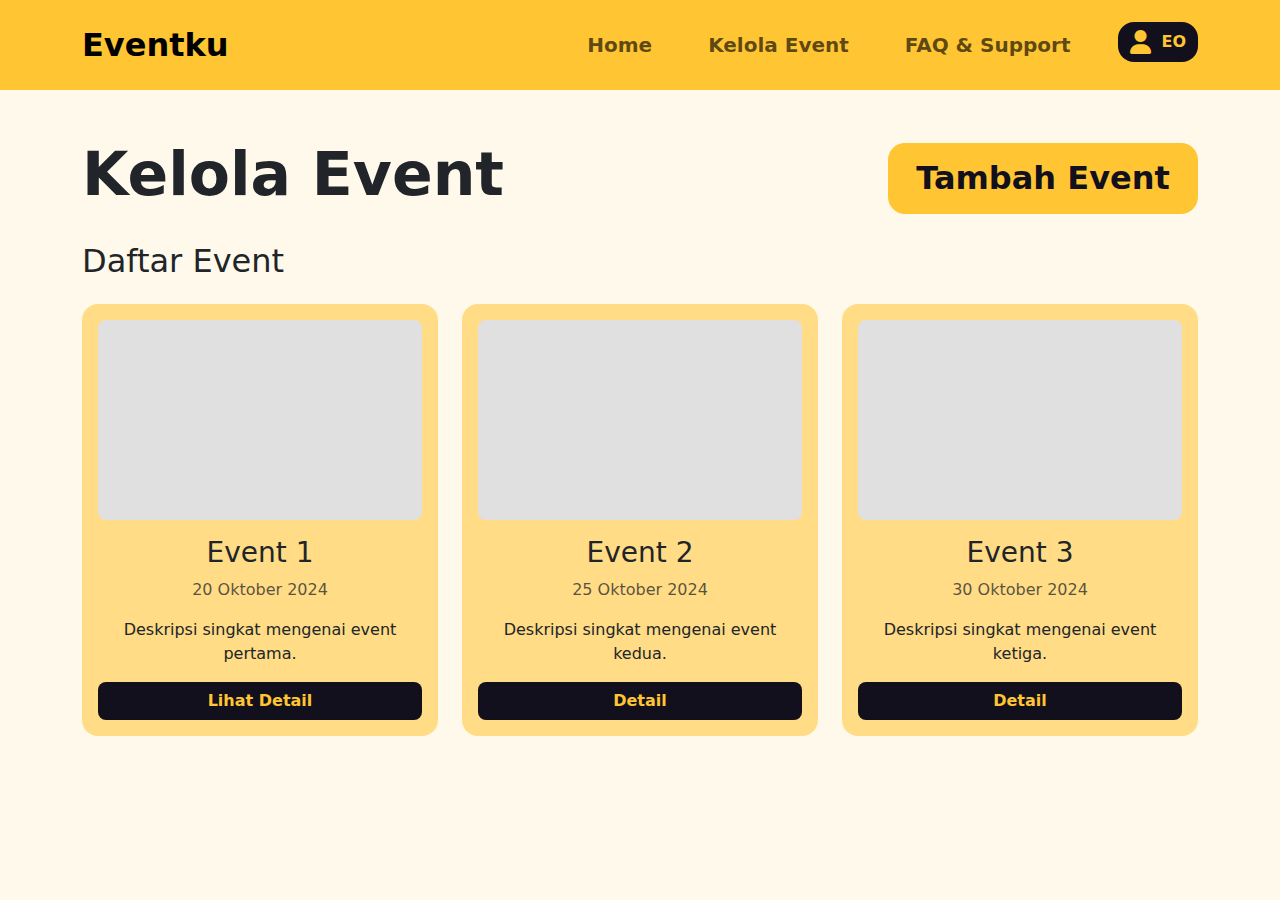
==== index.html @ ff5ebb0c "first commit" ====
<!DOCTYPE html>
<html lang="en">

<head>
    <meta charset="UTF-8">
    <meta name="viewport" content="width=device-width, initial-scale=1.0">
    <title>Eventku</title>

    <!-- Bootstrap CSS -->
    <link href="https://cdn.jsdelivr.net/npm/bootstrap@5.3.2/dist/css/bootstrap.min.css" rel="stylesheet">

    <!-- Font Awesome -->
    <link rel="stylesheet" href="https://cdnjs.cloudflare.com/ajax/libs/font-awesome/6.0.0/css/all.min.css">

    <!-- Custom CSS -->
    <link rel="stylesheet" href="styles.css">
</head>

<body>
    <!-- Navbar -->
    <nav class="navbar navbar-expand-lg">
        <div class="container">
            <a class="navbar-brand logo" href="#">Eventku</a>
            <button class="navbar-toggler" type="button" data-bs-toggle="collapse" data-bs-target="#navbarNav"
                aria-controls="navbarNav" aria-expanded="false" aria-label="Toggle navigation">
                <span class="navbar-toggler-icon"></span>
            </button>
            <div class="collapse navbar-collapse" id="navbarNav">
                <ul class="navbar-nav ms-auto">
                    <li class="nav-item">
                        <a class="nav-link" href="#">Home</a>
                    </li>
                    <li class="nav-item">
                        <a class="nav-link" href="#">Kelola Event</a>
                    </li>
                    <li class="nav-item">
                        <a class="nav-link" href="#">FAQ & Support</a>
                    </li>
                    <li class="nav-item">
                        <div class="user-box d-flex align-items-center">
                            <i class="fa-solid fa-user user-icon"></i>
                            <span>EO</span>
                        </div>
                    </li>
                </ul>
            </div>
        </div>
    </nav>

    <!-- Content -->
    <div class="container mt-5">
        <div class="d-flex justify-content-between align-items-center mb-4">
            <h1 class="kelola-title">Kelola Event</h1>
            <button class="btn tambah-event-btn">Tambah Event</button>
        </div>

        <h2 class="mb-4">Daftar Event</h2>

        <div class="row gy-4">
            <!-- Event Card 1 -->
            <div class="col-md-4">
                <div class="card event-card p-3 text-center">
                    <div class="event-image mb-3"></div>
                    <h3>Event 1</h3>
                    <p class="text-muted">20 Oktober 2024</p>
                    <p>Deskripsi singkat mengenai event pertama.</p>
                    <button class="btn detail-btn" onclick="window.location.href='DetailEvent.html'">Lihat Detail</button>

                </div>
            </div>

            <!-- Event Card 2 -->
            <div class="col-md-4">
                <div class="card event-card p-3 text-center">
                    <div class="event-image mb-3"></div>
                    <h3>Event 2</h3>
                    <p class="text-muted">25 Oktober 2024</p>
                    <p>Deskripsi singkat mengenai event kedua.</p>
                    <button class="btn detail-btn">Detail</button>
                </div>
            </div>

            <!-- Event Card 3 -->
            <div class="col-md-4">
                <div class="card event-card p-3 text-center">
                    <div class="event-image mb-3"></div>
                    <h3>Event 3</h3>
                    <p class="text-muted">30 Oktober 2024</p>
                    <p>Deskripsi singkat mengenai event ketiga.</p>
                    <button class="btn detail-btn">Detail</button>
                </div>
            </div>
        </div>
    </div>

    <!-- Bootstrap JS -->
    <script src="https://cdn.jsdelivr.net/npm/bootstrap@5.3.2/dist/js/bootstrap.bundle.min.js"></script>
</body>

</html>
---- styles.css ----
body {
    background-color: #FFF9EB; /* Mengubah warna latar belakang */
}

.navbar {
    background-color: #FFC533;
    padding: 1rem;
}

.logo {
    font-size: 32px;
    font-weight: bold;
}

.user-box {
    background-color: #12101C;
    border-radius: 16px;
    padding: 8px 12px;
    display: flex;
    align-items: center;
}

.user-icon {
    font-size: 24px;
    color: #FFC533;
}

.user-box span {
    color: #FFC533;
    font-weight: bold;
    margin-left: 10px; /* Menambahkan jarak antara ikon dan tulisan EO */
}

.kelola-title {
    font-size: 60px;
    font-weight: bold;
}

.tambah-event-btn {
    background-color: #FFC533;
    color: #12101C;
    font-weight: bold;
    border-radius: 17px;
    transition: background-color 0.3s ease;
    width: 310px; /* Menetapkan lebar tombol */
    height: 71px; /* Menetapkan tinggi tombol */
    font-size: 32px; /* Mengatur ukuran font tombol */
    display: flex; /* Untuk memusatkan teks dalam tombol */
    justify-content: center; /* Memusatkan teks secara horizontal */
    align-items: center; /* Memusatkan teks secara vertikal */
}

.tambah-event-btn:hover {
    background-color: #e6b800;
}

.event-card {
    background-color: #FFDC85;
    border-radius: 16px;
    border: none; /* Remove any border */
    box-shadow: none; /* Remove any shadow that might give the appearance of a border */
}

.event-image {
    height: 200px;
    background-color: #E0E0E0;
    border-radius: 8px;
}

.detail-btn {
    background-color: #12101C;
    color: #FFC533;
    font-weight: bold;
    border-radius: 8px;
}

/* Styling untuk tautan navbar */
.nav-link {
    font-weight: bold; /* Menebalkan teks */
    font-size: 20px; /* Mengatur ukuran font menjadi 20px */
    margin-right: 40px; /* Menambahkan jarak kanan antar item */
}

/* Jika Anda ingin menghilangkan margin pada item terakhir */
.nav-item:last-child .nav-link {
    margin-right: 0; /* Menghilangkan margin pada item terakhir */
}

@media (max-width: 768px) {
    .kelola-title {
        font-size: 40px;
    }
}
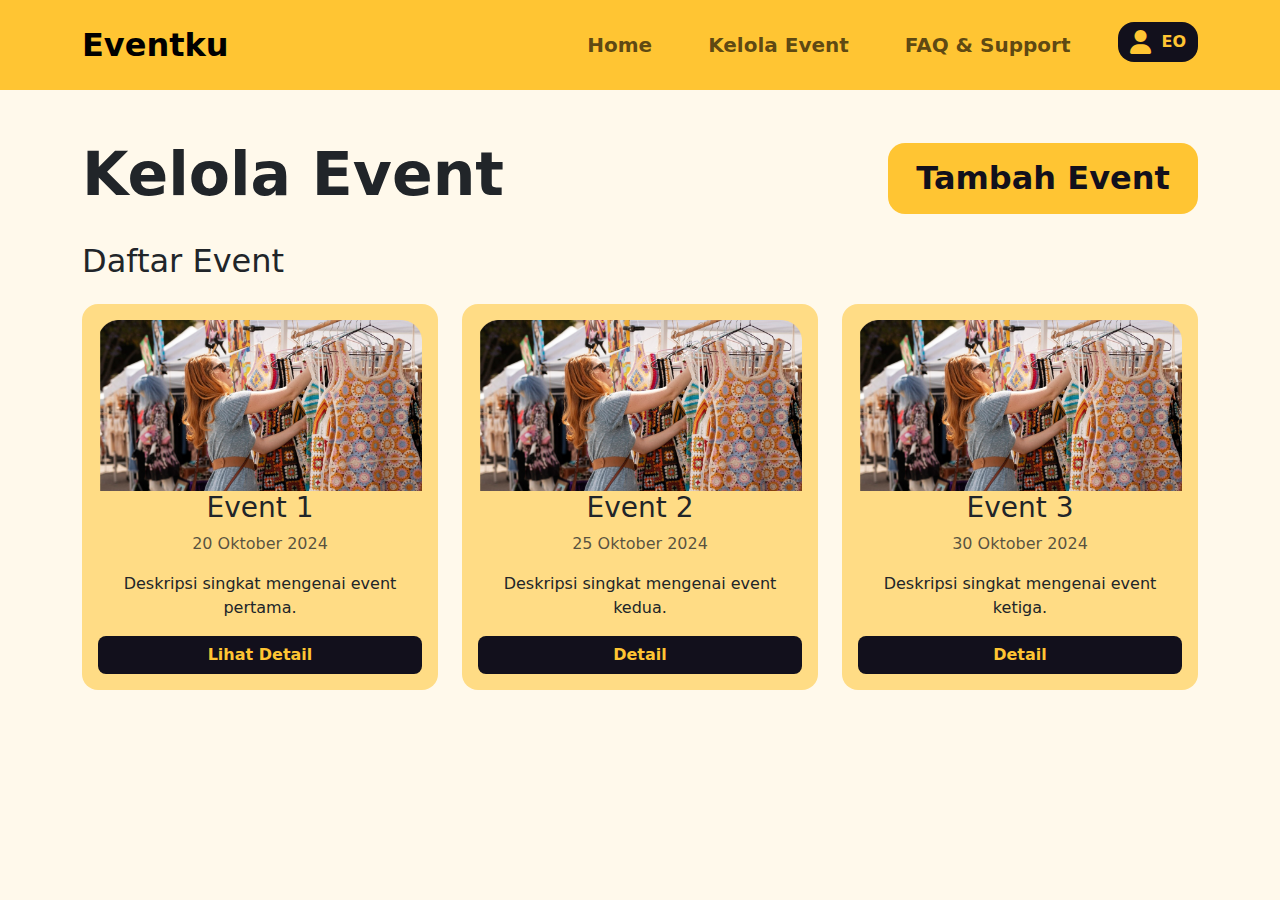
==== commit 840aa319: "Initial commit or updates" ====
--- a/index.html
+++ b/index.html
@@ -60,7 +60,7 @@
             <!-- Event Card 1 -->
             <div class="col-md-4">
                 <div class="card event-card p-3 text-center">
-                    <div class="event-image mb-3"></div>
+                    <img src="DepanImage.png" alt="Event Image" class="img-fluid" />
                     <h3>Event 1</h3>
                     <p class="text-muted">20 Oktober 2024</p>
                     <p>Deskripsi singkat mengenai event pertama.</p>
@@ -72,7 +72,7 @@
             <!-- Event Card 2 -->
             <div class="col-md-4">
                 <div class="card event-card p-3 text-center">
-                    <div class="event-image mb-3"></div>
+                    <img src="DepanImage.png" alt="Event Image" class="img-fluid" />
                     <h3>Event 2</h3>
                     <p class="text-muted">25 Oktober 2024</p>
                     <p>Deskripsi singkat mengenai event kedua.</p>
@@ -83,7 +83,7 @@
             <!-- Event Card 3 -->
             <div class="col-md-4">
                 <div class="card event-card p-3 text-center">
-                    <div class="event-image mb-3"></div>
+                    <img src="DepanImage.png" alt="Event Image" class="img-fluid" />
                     <h3>Event 3</h3>
                     <p class="text-muted">30 Oktober 2024</p>
                     <p>Deskripsi singkat mengenai event ketiga.</p>
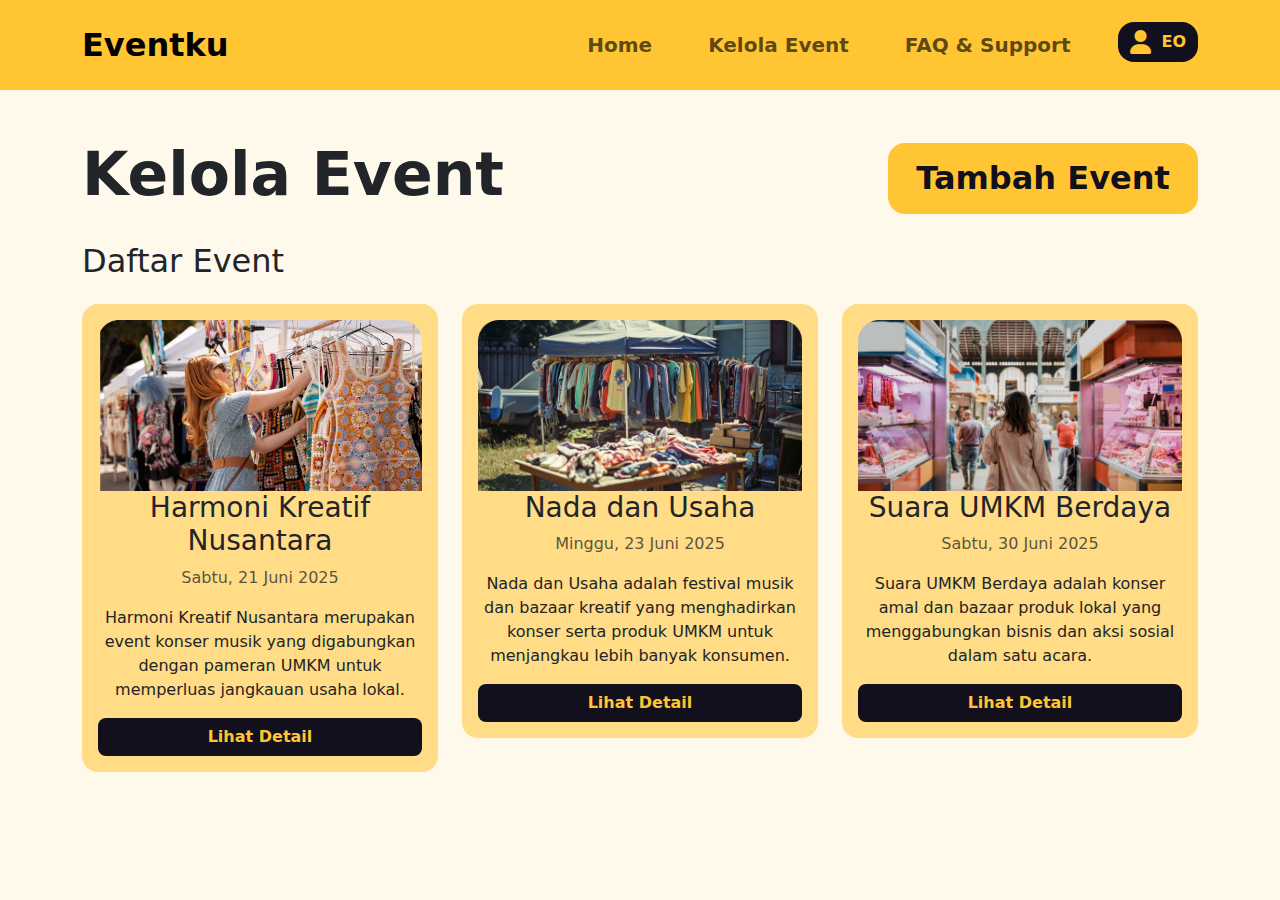
==== commit c41f0f79: "ini code banh" ====
--- a/index.html
+++ b/index.html
@@ -60,10 +60,10 @@
             <!-- Event Card 1 -->
             <div class="col-md-4">
                 <div class="card event-card p-3 text-center">
-                    <img src="DepanImage.png" alt="Event Image" class="img-fluid" />
-                    <h3>Event 1</h3>
-                    <p class="text-muted">20 Oktober 2024</p>
-                    <p>Deskripsi singkat mengenai event pertama.</p>
+                    <img src="eventSatu.png" alt="Event Image" class="img-fluid" />
+                    <h3>Harmoni Kreatif Nusantara</h3>
+                    <p class="text-muted">Sabtu, 21 Juni 2025</p>
+                    <p>Harmoni Kreatif Nusantara merupakan event konser musik yang digabungkan dengan pameran UMKM untuk memperluas jangkauan usaha lokal.</p>
                     <button class="btn detail-btn" onclick="window.location.href='DetailEvent.html'">Lihat Detail</button>
 
                 </div>
@@ -72,22 +72,22 @@
             <!-- Event Card 2 -->
             <div class="col-md-4">
                 <div class="card event-card p-3 text-center">
-                    <img src="DepanImage.png" alt="Event Image" class="img-fluid" />
-                    <h3>Event 2</h3>
-                    <p class="text-muted">25 Oktober 2024</p>
-                    <p>Deskripsi singkat mengenai event kedua.</p>
-                    <button class="btn detail-btn">Detail</button>
+                    <img src="eventDua.png" alt="Event Image" class="img-fluid" />
+                    <h3>Nada dan Usaha</h3>
+                    <p class="text-muted">Minggu, 23 Juni 2025</p>
+                    <p>Nada dan Usaha adalah festival musik dan bazaar kreatif yang menghadirkan konser serta produk UMKM untuk menjangkau lebih banyak konsumen.</p>
+                    <button class="btn detail-btn" onclick="window.location.href='DetailEventDua.html'">Lihat Detail</button>
                 </div>
             </div>
 
             <!-- Event Card 3 -->
             <div class="col-md-4">
                 <div class="card event-card p-3 text-center">
-                    <img src="DepanImage.png" alt="Event Image" class="img-fluid" />
-                    <h3>Event 3</h3>
-                    <p class="text-muted">30 Oktober 2024</p>
-                    <p>Deskripsi singkat mengenai event ketiga.</p>
-                    <button class="btn detail-btn">Detail</button>
+                    <img src="eventTiga.png" alt="Event Image" class="img-fluid" />
+                    <h3>Suara UMKM Berdaya</h3>
+                    <p class="text-muted">Sabtu, 30 Juni 2025</p>
+                    <p>Suara UMKM Berdaya adalah konser amal dan bazaar produk lokal yang menggabungkan bisnis dan aksi sosial dalam satu acara.</p>
+                    <button class="btn detail-btn">Lihat Detail</button>
                 </div>
             </div>
         </div>
@@ -97,4 +97,4 @@
     <script src="https://cdn.jsdelivr.net/npm/bootstrap@5.3.2/dist/js/bootstrap.bundle.min.js"></script>
 </body>
 
-</html>
+</html>